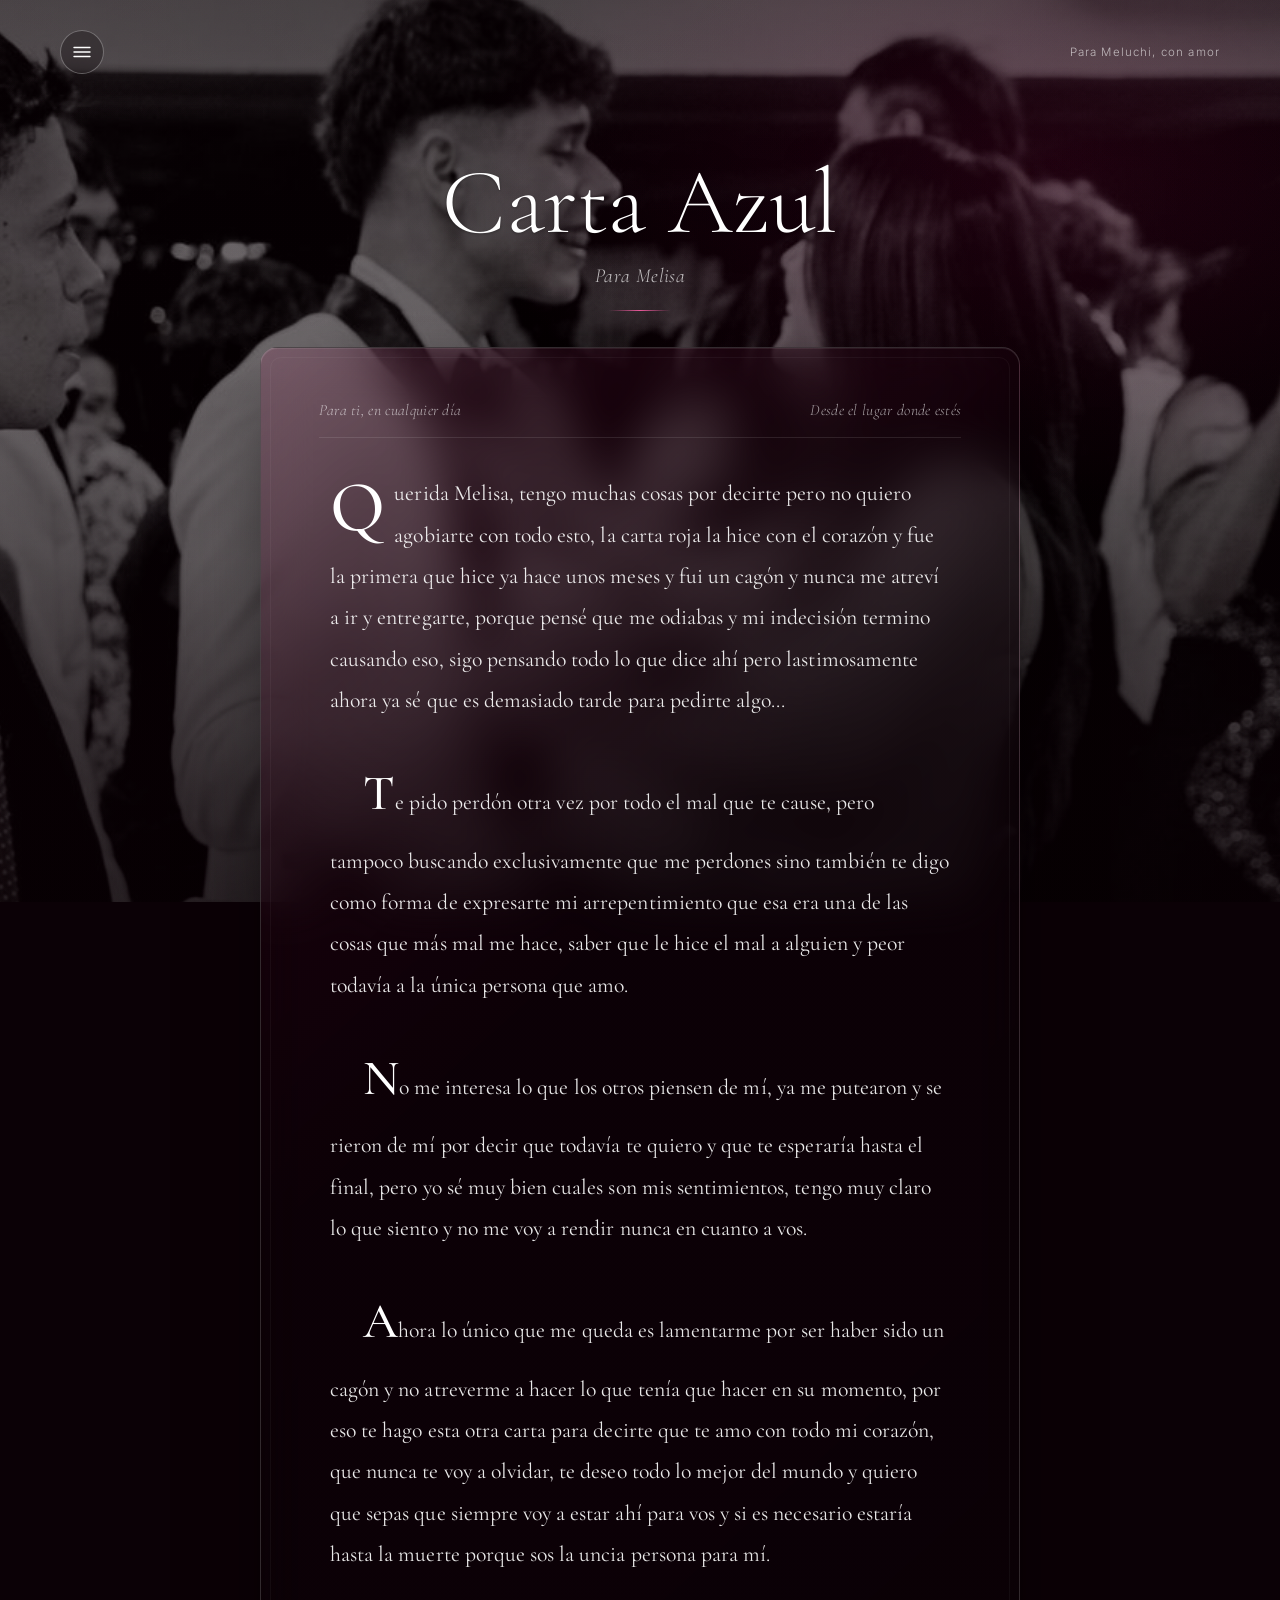
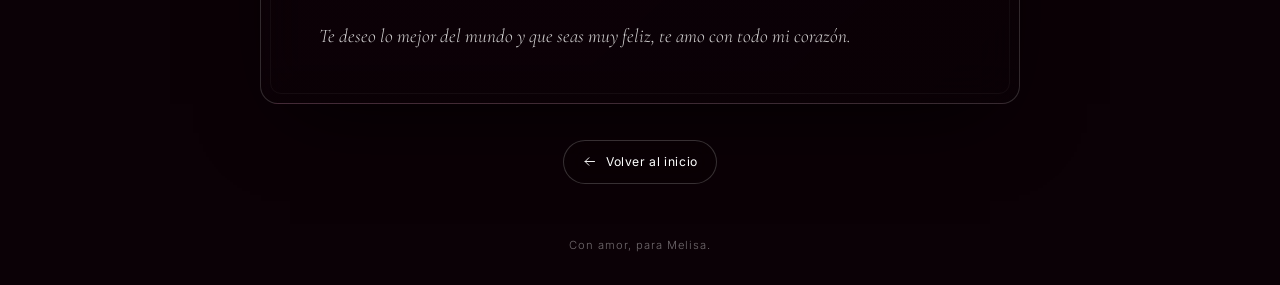
==== carta2.html @ 5f9a2483 "Add files via upload" ====
<!doctype html>
<html lang="es">
  <head>
    <script
      data-goatcounter="https://lion.goatcounter.com/count"
      async
      src="//gc.zgo.at/count.js"
    ></script>
    <meta charset="UTF-8" />
    <meta name="viewport" content="width=device-width, initial-scale=1.0" />
    <meta name="theme-color" content="#0b0106" />
    <meta name="description" content="Carta Azul para Melisa." />
    <title>Carta Azul · TE AMO Melisa</title>

    <link rel="icon" href="ipmb.jpeg" type="image/jpeg" />

    <link rel="preconnect" href="https://fonts.googleapis.com" />
    <link rel="preconnect" href="https://fonts.gstatic.com" crossorigin />
    <link
      href="https://fonts.googleapis.com/css2?family=Cormorant+Garamond:ital,wght@0,300;0,400;0,500;0,600;1,300;1,400;1,500&family=Inter:wght@300;400;500;600&display=swap"
      rel="stylesheet"
    />

    <link rel="stylesheet" href="style.css" />
  </head>

  <body class="page-letter">
    <a class="skip-link" href="#contenido">Saltar al contenido</a>

    <div class="backdrop" aria-hidden="true"></div>
    <div class="grain" aria-hidden="true"></div>

    <header class="masthead">
      <a class="monogram" href="index.html" aria-label="Volver al inicio">
        <svg
          class="monogram__icon"
          viewBox="0 0 18 12"
          width="18"
          height="12"
          fill="none"
          aria-hidden="true"
        >
          <path
            d="M1 1.5h16M1 6h16M1 10.5h16"
            stroke="currentColor"
            stroke-width="1.4"
            stroke-linecap="round"
          />
        </svg>
      </a>
      <p class="masthead__note">Para Meluchi, con amor</p>
    </header>

    <main id="contenido" class="shell shell--letter">
      <header class="page-head">
        <h1 class="page-head__title">Carta Azul</h1>
        <p class="page-head__sub">Para Melisa</p>
        <div class="page-head__rule" aria-hidden="true"></div>
      </header>
      <article class="letter" aria-label="Carta Azul">
        <div class="letter__dateline">
          <span>Para ti, en cualquier día</span>
          <span>Desde el lugar donde estés</span>
        </div>

        <div class="letter__body">
          <p>
            Querida Melisa, tengo muchas cosas por decirte pero no quiero
            agobiarte con todo esto, la carta roja la hice con el corazón y fue
            la primera que hice ya hace unos meses y fui un cagón y nunca me
            atreví a ir y entregarte, porque pensé que me odiabas y mi
            indecisión termino causando eso, sigo pensando todo lo que dice ahí
            pero lastimosamente ahora ya sé que es demasiado tarde para pedirte
            algo...
          </p>

          <p>
            Te pido perdón otra vez por todo el mal que te cause, pero tampoco
            buscando exclusivamente que me perdones sino también te digo como
            forma de expresarte mi arrepentimiento que esa era una de las cosas
            que más mal me hace, saber que le hice el mal a alguien y peor
            todavía a la única persona que amo.
          </p>

          <p>
            No me interesa lo que los otros piensen de mí, ya me putearon y se
            rieron de mí por decir que todavía te quiero y que te esperaría
            hasta el final, pero yo sé muy bien cuales son mis sentimientos,
            tengo muy claro lo que siento y no me voy a rendir nunca en cuanto a
            vos.
          </p>

          <p>
            Ahora lo único que me queda es lamentarme por ser haber sido un
            cagón y no atreverme a hacer lo que tenía que hacer en su momento,
            por eso te hago esta otra carta para decirte que te amo con todo mi
            corazón, que nunca te voy a olvidar, te deseo todo lo mejor del
            mundo y quiero que sepas que siempre voy a estar ahí para vos y si
            es necesario estaría hasta la muerte porque sos la uncia persona
            para mí.
          </p>
        </div>
        <p class="letter__signature">
          Te deseo lo mejor del mundo y que seas muy feliz, te amo con todo mi
          corazón.
          <span></span>
        </p>
      </article>

      <div class="page-foot">
        <a class="link-return" href="index.html">
          <svg
            width="15"
            height="15"
            viewBox="0 0 24 24"
            fill="none"
            aria-hidden="true"
          >
            <path
              d="M20 12H5M11 6l-6 6 6 6"
              stroke="currentColor"
              stroke-width="1.5"
              stroke-linecap="round"
              stroke-linejoin="round"
            />
          </svg>
          Volver al inicio
        </a>
      </div>
    </main>

    <footer class="colophon">Con amor, para Melisa.</footer>
  </body>
</html>
---- style.css ----
/* ============================================================
   TE AMO MELISA — hoja de estilos principal
   ------------------------------------------------------------
   ÍNDICE
   01. Paleta y variables (edita aquí los colores globales)
   02. Reset y base
   03. Fondo, textura y capas
   04. Cabecera y pie
   05. Inicio (hero + índice de cartas)
   06. Páginas interiores (cabecera de página + cartas)
   07. Dedicatorias (filas de música desplegables)
   08. Enlaces, foco y accesibilidad
   09. Animaciones y movimiento reducido
   10. Responsive
   ============================================================ */

/* ============================================================
   01. PALETA Y VARIABLES
   ============================================================ */
:root {
  /* Color de marca: frambuesa / magenta oscuro */
  --berry: #c70a63;
  --berry-deep: #7a0539;
  --berry-light: #ff5fa8;

  /* Neutros con una pizca de ciruela para que todo pertenezca */
  --ink: #0b0106;
  --ink-soft: #18030d;
  --white: #ffffff;
  --text: rgba(255, 255, 255, 0.92);
  --muted: rgba(255, 255, 255, 0.62);
  --faint: rgba(255, 255, 255, 0.42);
  --hairline: rgba(255, 255, 255, 0.14);

  /* Cristal: oscuro + un velo de frambuesa */
  --glass: rgba(16, 2, 9, 0.52);
  --glass-strong: rgba(11, 1, 6, 0.7);
  --glass-gradient: linear-gradient(
    135deg,
    rgba(199, 10, 99, 0.14) 0%,
    rgba(13, 1, 7, 0.56) 46%,
    rgba(11, 1, 6, 0.72) 100%
  );

  /* Tipografías */
  --font-display: "Cormorant Garamond", "Times New Roman", Georgia, serif;
  --font-body: "Inter", system-ui, -apple-system, "Segoe UI", sans-serif;

  /* Ritmo y formas */
  --page-pad: clamp(1.15rem, 4vw, 2.5rem);
  --radius-lg: 18px;
  --radius-md: 14px;
  --radius-sm: 6px;
  --shadow: 0 30px 80px -30px rgba(0, 0, 0, 0.85);
  --ease: cubic-bezier(0.22, 0.61, 0.36, 1);

  color-scheme: dark;
  accent-color: var(--berry);
}

/* ============================================================
   02. RESET Y BASE
   ============================================================ */
*,
*::before,
*::after {
  box-sizing: border-box;
}

html {
  scroll-behavior: smooth;
}

body {
  min-height: 100vh;
  min-height: 100svh;
  margin: 0;
  display: flex;
  flex-direction: column;
  overflow-x: hidden;
  background: var(--ink);
  color: var(--text);
  font-family: var(--font-body);
  font-size: 16px;
  font-weight: 300;
  line-height: 1.6;
  -webkit-font-smoothing: antialiased;
  text-rendering: optimizeLegibility;
}

img,
svg {
  display: block;
  max-width: 100%;
}

p,
h1,
h2,
figure {
  margin: 0;
}

::selection {
  background: var(--berry);
  color: var(--white);
}

/* Barra de desplazamiento discreta (WebKit/Chromium) */
::-webkit-scrollbar {
  width: 10px;
}
::-webkit-scrollbar-track {
  background: var(--ink);
}
::-webkit-scrollbar-thumb {
  background: #4b0b29;
  border-radius: 99px;
  border: 2px solid var(--ink);
}
::-webkit-scrollbar-thumb:hover {
  background: var(--berry-deep);
}

/* ============================================================
   03. FONDO, TEXTURA Y CAPAS
   ------------------------------------------------------------
   El fondo actual es mb.jpg (en la raíz del proyecto).
   Para cambiarlo, sustituye ese archivo o edita la ruta de
   url() en .backdrop. El degradado oscuro de encima mantiene
   el texto legible sobre cualquier fotografía.
   ============================================================ */
.backdrop {
  position: fixed;
  inset: -2px;
  z-index: -3;
  background-color: var(--ink-soft);
  background-image:
    linear-gradient(
      180deg,
      rgba(9, 0, 4, 0.64) 0%,
      rgba(9, 0, 4, 0.56) 34%,
      rgba(9, 0, 4, 0.5) 62%,
      rgba(9, 0, 4, 0.7) 100%
    ),
    url("mb.jpg");
  background-position: center 40%;
  background-size: cover;
  background-repeat: no-repeat;
}

/* Capa de lectura: oscurece sin borrar del todo la fotografía */
.backdrop::after {
  content: "";
  position: absolute;
  inset: 0;
  background:
    radial-gradient(
      120% 95% at 50% 0%,
      rgba(8, 0, 4, 0) 0%,
      rgba(8, 0, 4, 0.08) 48%,
      rgba(8, 0, 4, 0.4) 100%
    ),
    linear-gradient(
      180deg,
      rgba(10, 0, 5, 0.1) 0%,
      rgba(10, 0, 5, 0) 38%,
      rgba(10, 0, 5, 0.2) 100%
    ),
    radial-gradient(
      65% 55% at 82% 18%,
      rgba(199, 10, 99, 0.14) 0%,
      transparent 70%
    );
}

/* Grano fino: quita el aspecto de degradado digital */
.grain {
  position: fixed;
  inset: 0;
  z-index: -2;
  pointer-events: none;
  opacity: 0.1;
  mix-blend-mode: soft-light;
  background-image: url("data:image/svg+xml,%3Csvg xmlns='http://www.w3.org/2000/svg' width='180' height='180'%3E%3Cfilter id='n'%3E%3CfeTurbulence type='fractalNoise' baseFrequency='0.82' numOctaves='2' stitchTiles='stitch'/%3E%3C/filter%3E%3Crect width='100%25' height='100%25' filter='url(%23n)' opacity='0.55'/%3E%3C/svg%3E");
}

/* Contenedor general de cada página */
.shell {
  position: relative;
  z-index: 1;
  width: 100%;
  max-width: 1120px;
  margin-inline: auto;
  padding-inline: var(--page-pad);
  flex: 1;
  display: flex;
  flex-direction: column;
}

/* ============================================================
   04. CABECERA Y PIE
   ============================================================ */
.masthead {
  position: relative;
  z-index: 2;
  width: 100%;
  max-width: 1240px;
  margin-inline: auto;
  padding: clamp(1.15rem, 3vw, 1.9rem) var(--page-pad);
  display: flex;
  align-items: center;
  justify-content: space-between;
  gap: 1rem;
}

.monogram {
  width: 44px;
  height: 44px;
  flex: 0 0 44px;
  display: grid;
  place-items: center;
  border: 1px solid rgba(255, 255, 255, 0.3);
  border-radius: 50%;
  background: rgba(10, 0, 5, 0.28);
  color: var(--white);
  text-decoration: none;
  -webkit-backdrop-filter: blur(10px);
  backdrop-filter: blur(10px);
  transition:
    border-color 0.35s var(--ease),
    background-color 0.35s var(--ease),
    transform 0.35s var(--ease);
}

/* Icono de tres líneas del botón de inicio */
.monogram__icon {
  width: 18px;
  height: 12px;
  transition: transform 0.35s var(--ease);
}

.monogram:hover {
  border-color: var(--berry-light);
  background: rgba(199, 10, 99, 0.24);
  transform: translateY(-1px);
}

.monogram:hover .monogram__icon {
  transform: scaleX(1.06);
}

.masthead__note {
  color: var(--muted);
  font-size: 0.72rem;
  font-weight: 300;
  letter-spacing: 0.1em;
  text-align: right;
}

.colophon {
  position: relative;
  z-index: 1;
  padding: 1.6rem var(--page-pad) 1.9rem;
  color: var(--faint);
  font-size: 0.7rem;
  font-weight: 300;
  letter-spacing: 0.09em;
  text-align: center;
}

/* ============================================================
   05. INICIO
   ============================================================ */
.shell--home {
  max-width: 980px;
  justify-content: center;
  padding-bottom: clamp(1.5rem, 4vh, 3rem);
}

.hero {
  padding-top: clamp(0.5rem, 3vh, 2rem);
  text-align: center;
}

.hero__kicker {
  color: rgba(255, 255, 255, 0.78);
  font-family: var(--font-display);
  font-size: clamp(1.1rem, 2.4vw, 1.42rem);
  font-style: italic;
  font-weight: 300;
  letter-spacing: 0.03em;
  text-shadow: 0 1px 16px rgba(0, 0, 0, 0.65);
}

.hero__title {
  margin-top: 0.3rem;
  color: var(--white);
  font-family: var(--font-display);
  font-size: clamp(3.5rem, 11.5vw, 8.2rem);
  font-weight: 300;
  letter-spacing: 0.008em;
  line-height: 0.88;
  text-transform: uppercase;
  text-wrap: balance;
  text-shadow:
    0 2px 40px rgba(0, 0, 0, 0.65),
    0 1px 3px rgba(0, 0, 0, 0.35);
}

.hero__name {
  display: block;
  padding-bottom: 0.04em;
  font-size: 1.1em;
  font-style: italic;
  font-weight: 300;
  letter-spacing: 0.02em;
  line-height: 0.98;
}

/* Índice de cartas: un solo cuadro de cristal con tres entradas */
.toc {
  position: relative;
  margin-top: clamp(2rem, 5.5vh, 3.6rem);
  overflow: hidden;
  border: 1px solid rgba(255, 255, 255, 0.16);
  border-radius: var(--radius-lg);
  background: var(--glass-gradient);
  box-shadow:
    var(--shadow),
    inset 0 1px 0 rgba(255, 255, 255, 0.08);
  -webkit-backdrop-filter: blur(22px) saturate(125%);
  backdrop-filter: blur(22px) saturate(125%);
}

.toc::before {
  content: "";
  position: absolute;
  top: 0;
  left: 12%;
  right: 12%;
  height: 1px;
  background: linear-gradient(
    90deg,
    transparent,
    rgba(255, 255, 255, 0.6),
    transparent
  );
}

.toc__entry {
  display: grid;
  grid-template-columns: 2.2rem minmax(0, 1fr) 2.35rem;
  align-items: center;
  gap: clamp(0.8rem, 2.5vw, 1.2rem);
  padding: 1.1rem clamp(1.05rem, 3vw, 1.65rem);
  border-top: 1px solid rgba(255, 255, 255, 0.09);
  color: var(--white);
  text-decoration: none;
  transition: background-color 0.35s var(--ease);
}

.toc__entry:first-child {
  border-top: 0;
}

.toc__entry:hover {
  background: rgba(199, 10, 99, 0.18);
}

.toc__folio {
  color: var(--berry-light);
  font-family: var(--font-display);
  font-size: 1.12rem;
  font-style: italic;
  letter-spacing: 0.06em;
  line-height: 1;
  text-align: center;
}

.toc__title {
  display: block;
  color: var(--white);
  font-family: var(--font-display);
  font-size: clamp(1.55rem, 3.2vw, 2rem);
  font-weight: 400;
  letter-spacing: 0.01em;
  line-height: 1.05;
}

.toc__desc {
  display: block;
  margin-top: 0.32rem;
  color: var(--muted);
  font-size: 0.8rem;
  font-weight: 300;
  letter-spacing: 0.01em;
  line-height: 1.45;
}

.toc__arrow {
  justify-self: end;
  width: 2.2rem;
  height: 2.2rem;
  display: grid;
  place-items: center;
  border: 1px solid rgba(255, 255, 255, 0.17);
  border-radius: 50%;
  color: var(--white);
  transition:
    background-color 0.35s var(--ease),
    border-color 0.35s var(--ease),
    transform 0.35s var(--ease);
}

.toc__entry:hover .toc__arrow {
  border-color: var(--berry);
  background: var(--berry);
  transform: translateX(3px);
}

/* ============================================================
   06. PÁGINAS INTERIORES
   ============================================================ */
.shell--letter {
  max-width: 840px;
  padding-bottom: clamp(1rem, 3vh, 2rem);
}

.shell--dedications {
  max-width: 820px;
  padding-bottom: clamp(1rem, 3vh, 2rem);
}

.page-head {
  padding: clamp(1.8rem, 6vh, 4.2rem) 0 clamp(1.5rem, 4vh, 2.6rem);
  text-align: center;
}

.page-head__title {
  color: var(--white);
  font-family: var(--font-display);
  font-size: clamp(3rem, 8.5vw, 5.8rem);
  font-weight: 300;
  letter-spacing: -0.005em;
  line-height: 0.95;
  text-shadow:
    0 2px 36px rgba(0, 0, 0, 0.6),
    0 1px 3px rgba(0, 0, 0, 0.3);
}

.page-head__sub {
  margin-top: 0.8rem;
  color: rgba(255, 255, 255, 0.72);
  font-family: var(--font-display);
  font-size: clamp(1rem, 2.2vw, 1.25rem);
  font-style: italic;
  font-weight: 300;
  letter-spacing: 0.02em;
  text-shadow: 0 1px 16px rgba(0, 0, 0, 0.65);
}

.page-head__rule {
  width: 62px;
  height: 1px;
  margin: 1.15rem auto 0;
  background: linear-gradient(
    90deg,
    transparent,
    rgba(255, 95, 168, 0.9),
    transparent
  );
}

/* --- La carta --- */
.letter {
  position: relative;
  overflow: hidden;
  padding: clamp(1.5rem, 4.5vw, 3.1rem) clamp(1.3rem, 5vw, 3.6rem);
  border: 1px solid rgba(255, 255, 255, 0.16);
  border-radius: var(--radius-lg);
  background: linear-gradient(
    138deg,
    rgba(199, 10, 99, 0.12) 0%,
    rgba(12, 1, 7, 0.62) 44%,
    rgba(10, 1, 6, 0.74) 100%
  );
  box-shadow:
    var(--shadow),
    inset 0 1px 0 rgba(255, 255, 255, 0.07);
  -webkit-backdrop-filter: blur(24px) saturate(120%);
  backdrop-filter: blur(24px) saturate(120%);
}

.letter::before {
  content: "";
  position: absolute;
  inset: 9px;
  border: 1px solid rgba(255, 255, 255, 0.045);
  border-radius: calc(var(--radius-lg) - 7px);
  pointer-events: none;
}

.letter__dateline {
  display: flex;
  flex-wrap: wrap;
  justify-content: space-between;
  gap: 0.4rem 1rem;
  margin-bottom: clamp(1.4rem, 4vw, 2.2rem);
  padding-bottom: 0.9rem;
  border-bottom: 1px solid rgba(255, 255, 255, 0.1);
  color: var(--muted);
  font-family: var(--font-display);
  font-size: 0.98rem;
  font-style: italic;
  letter-spacing: 0.02em;
}

.letter__body {
  max-width: 62ch;
  margin-inline: auto;
  color: rgba(255, 255, 255, 0.91);
  font-family: var(--font-display);
  font-size: clamp(1.16rem, 2.15vw, 1.36rem);
  font-weight: 400;
  letter-spacing: 0.002em;
  line-height: 1.9;
}

.letter__body p + p {
  margin-top: 1.15em;
  text-indent: 1.5em;
}

.letter__body p:first-of-type {
  text-indent: 0;
}

.letter__body p::first-letter {
  color: var(--white);
  font-size: 1.14em;
  font-weight: 500;
}

.letter__body p:nth-of-type(n + 2):nth-of-type(-n + 10)::first-letter {
  font-size: 2.28em;
}

.letter__body p:last-of-type::first-letter {
  font-size: 2.28em;
}

.letter__body p:first-of-type::first-letter,
.letter__body p.drop-cap::first-letter {
  float: left;
  padding: 0.11em 0.13em 0 0;
  color: var(--white);
  font-family: var(--font-display);
  font-size: 3.3em;
  font-weight: 500;
  line-height: 0.76;
}

.letter__signature {
  margin-top: clamp(1.9rem, 4.5vw, 2.9rem);
  color: rgba(255, 255, 255, 0.82);
  font-family: var(--font-display);
  font-size: 1.2rem;
  font-style: italic;
  line-height: 1.5;
}

.letter__signature span {
  display: block;
  margin-top: 0.15rem;
  color: var(--white);
  font-size: 1.55rem;
  font-weight: 500;
  letter-spacing: 0.01em;
}

/* Botón de regreso */
.page-foot {
  display: flex;
  justify-content: center;
  margin-top: clamp(1.5rem, 4vh, 2.3rem);
}

.link-return {
  display: inline-flex;
  align-items: center;
  gap: 0.55rem;
  padding: 0.72rem 1.15rem;
  border: 1px solid rgba(255, 255, 255, 0.19);
  border-radius: 999px;
  background: rgba(10, 0, 5, 0.3);
  color: var(--white);
  font-size: 0.76rem;
  font-weight: 400;
  letter-spacing: 0.05em;
  text-decoration: none;
  -webkit-backdrop-filter: blur(12px);
  backdrop-filter: blur(12px);
  transition:
    border-color 0.35s var(--ease),
    background-color 0.35s var(--ease),
    transform 0.35s var(--ease);
}

.link-return svg {
  transition: transform 0.35s var(--ease);
}

.link-return:hover {
  border-color: rgba(255, 95, 168, 0.7);
  background: rgba(199, 10, 99, 0.24);
  transform: translateY(-1px);
}

.link-return:hover svg {
  transform: translateX(-3px);
}

/* ============================================================
   07. DEDICATORIAS
   ============================================================ */
.tracks {
  display: grid;
  gap: 0.65rem;
  margin: 0;
  padding: 0;
  list-style: none;
}

.track {
  overflow: hidden;
  border: 1px solid rgba(255, 255, 255, 0.13);
  border-radius: var(--radius-md);
  background: linear-gradient(
    118deg,
    rgba(199, 10, 99, 0.11) 0%,
    rgba(12, 1, 7, 0.58) 52%,
    rgba(10, 1, 6, 0.64) 100%
  );
  box-shadow: 0 16px 36px -24px rgba(0, 0, 0, 0.9);
  -webkit-backdrop-filter: blur(18px) saturate(120%);
  backdrop-filter: blur(18px) saturate(120%);
  transition:
    border-color 0.35s var(--ease),
    background-color 0.35s var(--ease);
}

.track:hover {
  border-color: rgba(255, 95, 168, 0.34);
}

.track.is-open {
  border-color: rgba(255, 95, 168, 0.45);
}

.track__row {
  position: relative;
  display: flex;
  align-items: center;
  gap: clamp(0.75rem, 2.2vw, 1.05rem);
  padding: 0.62rem 0.75rem 0.62rem 0.7rem;
}

/* Miniatura: 60 x 60 px, borde suave y recorte perfecto.
   Para cambiarla, sustituye el archivo dentro de assets/ o el src. */
.track__cover {
  width: 60px;
  height: 60px;
  flex: 0 0 60px;
  object-fit: cover;
  object-position: center;
  border: 1px solid rgba(255, 255, 255, 0.2);
  border-radius: var(--radius-sm);
  background: #260611;
  box-shadow: 0 4px 14px rgba(0, 0, 0, 0.45);
  transition: filter 0.45s var(--ease);
}

.track__info {
  flex: 1;
  min-width: 0;
}

.track__title {
  display: inline-block;
  max-width: 100%;
  overflow: hidden;
  color: var(--white);
  font-size: 0.96rem;
  font-weight: 500;
  letter-spacing: 0.005em;
  line-height: 1.3;
  text-decoration: none;
  text-overflow: ellipsis;
  vertical-align: bottom;
  white-space: nowrap;
  transition: color 0.3s var(--ease);
}

.track__title:hover {
  text-decoration: underline;
  text-decoration-color: var(--berry-light);
  text-underline-offset: 4px;
}

.track__artist {
  margin-top: 0.16rem;
  overflow: hidden;
  color: var(--muted);
  font-size: 0.74rem;
  font-weight: 300;
  letter-spacing: 0.012em;
  line-height: 1.4;
  text-overflow: ellipsis;
  white-space: nowrap;
}

/* ============================================================
   FILAS BLOQUEADAS 8 A 18 · MÁSCARA TOTAL
   ------------------------------------------------------------
   La información real de la canción (portada, título, artistas,
   enlace y descripción) sigue en el HTML, pero permanece invisible
   hasta que se cumple la fecha de data-unlock. Mientras tanto solo
   se muestra el candado y la cuenta regresiva.
   ============================================================ */
.track__content {
  flex: 1;
  min-width: 0;
  display: flex;
  align-items: center;
  gap: clamp(0.75rem, 2.2vw, 1.05rem);
}

.track__mask {
  position: absolute;
  inset: 0;
  display: none;
  align-items: center;
  gap: clamp(0.7rem, 2.2vw, 0.95rem);
  padding: 0.62rem 0.9rem 0.62rem 0.7rem;
  pointer-events: none;
}

.track--locked .track__mask {
  display: flex;
}

/* Nada del contenido oculto debe verse ni recibir foco. */
.track--locked .track__content,
.track--locked .track__toggle,
.track--locked .track__panel {
  visibility: hidden;
}

.track__mask-icon {
  width: 48px;
  height: 48px;
  flex: 0 0 48px;
  display: grid;
  place-items: center;
  border: 1px solid rgba(255, 255, 255, 0.26);
  border-radius: 50%;
  background: rgba(199, 10, 99, 0.14);
  color: #ffd7e8;
  box-shadow:
    inset 0 0 20px rgba(199, 10, 99, 0.24),
    0 0 24px rgba(199, 10, 99, 0.12);
}

.track__mask-icon svg {
  width: 19px;
  height: 19px;
}

.track__mask-body {
  flex: 1;
  min-width: 0;
  display: flex;
  flex-direction: column;
  gap: 0.34rem;
}

.track__mask-kicker {
  overflow: hidden;
  color: rgba(255, 255, 255, 0.55);
  font-size: 0.64rem;
  font-weight: 500;
  letter-spacing: 0.2em;
  line-height: 1.2;
  text-overflow: ellipsis;
  text-transform: uppercase;
  white-space: nowrap;
}

/* Cuenta regresiva en cuatro bloques: días, horas, min y seg. */
.track__countdown {
  display: flex;
  align-items: flex-end;
  gap: clamp(0.4rem, 1.8vw, 0.7rem);
  margin: 0;
  color: var(--berry-light);
  line-height: 1;
  font-variant-numeric: tabular-nums;
}

.countdown__unit {
  display: flex;
  flex-direction: column;
  align-items: center;
  gap: 0.16rem;
  min-width: 1.6rem;
}

.countdown__unit + .countdown__unit {
  padding-left: clamp(0.4rem, 1.8vw, 0.7rem);
  border-left: 1px solid rgba(255, 255, 255, 0.13);
}

.countdown__value {
  color: var(--white);
  font-family: var(--font-display);
  font-size: clamp(1.08rem, 2.6vw, 1.32rem);
  font-weight: 400;
  letter-spacing: 0.02em;
  line-height: 1;
}

.countdown__label {
  color: rgba(255, 255, 255, 0.52);
  font-size: 0.56rem;
  font-weight: 500;
  letter-spacing: 0.1em;
  line-height: 1;
  text-transform: uppercase;
  white-space: nowrap;
}

.countdown__pending {
  color: rgba(255, 255, 255, 0.65);
  font-size: 0.78rem;
  letter-spacing: 0.02em;
}

.track__countdown noscript {
  color: rgba(255, 255, 255, 0.78);
  font-size: 0.78rem;
  letter-spacing: 0.02em;
}

.track.is-unlocked .track__mask {
  display: none;
}

.track.is-unlocked .track__content {
  animation: unlock-in 0.5s var(--ease) both;
}

@keyframes unlock-in {
  from {
    opacity: 0;
    transform: translateY(4px);
  }
  to {
    opacity: 1;
    transform: translateY(0);
  }
}

/* ============================================================
   FILAS 13, 14 Y 15 · TRÍO DE CUMPLEAÑOS
   ------------------------------------------------------------
   Rosa vivo basado en #ed4293, con destellos, borde luminoso
   y contador en blanco para que la celebración destaque.
   ============================================================ */
.track--birthday {
  border-color: rgba(255, 202, 227, 0.72);
  background-color: #d81b74;
  background-image:
    radial-gradient(
      circle at 10% 22%,
      rgba(255, 255, 255, 0.62) 0 1.1px,
      transparent 1.7px
    ),
    radial-gradient(
      circle at 76% 16%,
      rgba(255, 255, 255, 0.34) 0 0.9px,
      transparent 1.5px
    ),
    radial-gradient(
      circle at 88% 68%,
      rgba(255, 255, 255, 0.45) 0 1px,
      transparent 1.6px
    ),
    radial-gradient(
      circle at 28% 82%,
      rgba(255, 255, 255, 0.28) 0 0.8px,
      transparent 1.4px
    ),
    radial-gradient(
      circle at 58% 46%,
      rgba(255, 255, 255, 0.22) 0 0.7px,
      transparent 1.3px
    ),
    radial-gradient(
      120% 150% at 6% 0%,
      rgba(255, 187, 216, 0.72) 0%,
      transparent 46%
    ),
    linear-gradient(135deg, #ed4293 0%, #d81b74 55%, #a50851 100%);
  box-shadow:
    0 18px 42px -22px rgba(237, 66, 147, 0.9),
    0 0 30px -10px rgba(237, 66, 147, 0.55),
    inset 0 1px 0 rgba(255, 255, 255, 0.28);
}

.track--birthday:hover,
.track--birthday.is-open {
  border-color: rgba(255, 231, 242, 0.95);
}

.track--birthday .track__mask-icon {
  border-color: rgba(255, 255, 255, 0.55);
  background: rgba(255, 255, 255, 0.18);
  color: var(--white);
  box-shadow:
    inset 0 0 18px rgba(255, 255, 255, 0.16),
    0 0 26px rgba(255, 255, 255, 0.24);
}

.track--birthday .track__mask-kicker {
  color: rgba(255, 255, 255, 0.9);
  text-shadow: 0 1px 6px rgba(90, 4, 43, 0.45);
}

.track--birthday .track__mask-kicker::before {
  content: "✦";
  margin-right: 0.45em;
  color: #ffe1ef;
}

.track--birthday .countdown__value {
  color: var(--white);
  text-shadow: 0 1px 10px rgba(90, 4, 43, 0.35);
}

.track--birthday .countdown__label {
  color: rgba(255, 255, 255, 0.82);
  text-shadow: 0 1px 6px rgba(90, 4, 43, 0.4);
}

.track--birthday .countdown__unit + .countdown__unit {
  border-left-color: rgba(255, 255, 255, 0.3);
}

.track--birthday .track__countdown noscript {
  color: rgba(255, 255, 255, 0.94);
}

.track--birthday .track__title {
  color: var(--white);
}

.track--birthday .track__artist {
  color: rgba(255, 255, 255, 0.86);
}

.track--birthday .track__toggle {
  border-color: rgba(255, 255, 255, 0.5);
  background: rgba(90, 4, 43, 0.18);
}

.track--birthday .track__toggle:hover {
  border-color: var(--white);
  background: var(--white);
  color: var(--berry);
}

.track--birthday .track__description {
  border-top-color: rgba(255, 255, 255, 0.28);
  border-left-color: rgba(255, 255, 255, 0.82);
  color: rgba(255, 255, 255, 0.94);
}

.track__toggle {
  position: relative;
  width: 2.35rem;
  height: 2.35rem;
  flex: 0 0 2.35rem;
  display: grid;
  place-items: center;
  padding: 0;
  border: 1px solid rgba(255, 255, 255, 0.2);
  border-radius: 50%;
  background: rgba(10, 0, 5, 0.26);
  color: var(--white);
  cursor: pointer;
  transition:
    background-color 0.35s var(--ease),
    border-color 0.35s var(--ease);
}

/* Amplía la zona táctil sin agrandar el círculo visible */
.track__toggle::after {
  content: "";
  position: absolute;
  inset: -5px;
}

.track__toggle:hover {
  border-color: var(--berry);
  background: var(--berry);
}

.track__toggle svg {
  width: 15px;
  height: 15px;
  transition: transform 0.4s var(--ease);
}

.track.is-open .track__toggle svg {
  transform: rotate(180deg);
}

/* Cuerpo desplegable: 0fr -> 1fr permite animar sin medir alturas */
.track__panel {
  display: grid;
  grid-template-rows: 0fr;
  transition: grid-template-rows 0.45s var(--ease);
}

.track__panel-inner {
  min-height: 0;
  overflow: hidden;
}

.track__description {
  margin: 0 0.9rem 0.95rem 4.8rem;
  padding: 0.85rem 0 0 1rem;
  border-top: 1px solid rgba(255, 255, 255, 0.1);
  border-left: 2px solid rgba(199, 10, 99, 0.65);
  color: rgba(255, 255, 255, 0.78);
  font-family: var(--font-display);
  font-size: clamp(1.02rem, 2vw, 1.14rem);
  font-weight: 300;
  letter-spacing: 0.005em;
  line-height: 1.72;
}

.track.is-open .track__panel {
  grid-template-rows: 1fr;
}

/* ============================================================
   08. ENLACES, FOCO Y ACCESIBILIDAD
   ------------------------------------------------------------
   Todos los enlaces son blancos, incluidos los visitados y los
   externos. Ningún estado cae en el azul por defecto del navegador.
   ============================================================ */
a,
a:link,
a:visited,
a:hover,
a:active {
  color: var(--white);
}

a:focus-visible,
button:focus-visible {
  outline: 2px solid var(--white);
  outline-offset: 3px;
}

.skip-link {
  position: absolute;
  top: -100px;
  left: 1rem;
  z-index: 100;
  padding: 0.75rem 1.1rem;
  border-radius: 999px;
  background: var(--berry);
  color: var(--white);
  font-size: 0.8rem;
  text-decoration: none;
  transition: top 0.2s var(--ease);
}

.skip-link:focus {
  top: 1rem;
}

/* Contenido solo para lectores de pantalla */
.visually-hidden {
  position: absolute !important;
  width: 1px;
  height: 1px;
  padding: 0;
  margin: -1px;
  overflow: hidden;
  clip: rect(0 0 0 0);
  white-space: nowrap;
  border: 0;
}

/* Fallback para navegadores sin backdrop-filter */
@supports not (
  (-webkit-backdrop-filter: blur(1px)) or (backdrop-filter: blur(1px))
) {
  .toc,
  .letter,
  .track,
  .monogram,
  .link-return {
    background-color: rgba(12, 1, 7, 0.93);
    background-image: none;
  }

  .track--birthday {
    background-color: #d81b74;
    background-image: linear-gradient(135deg, #ed4293 0%, #c70a63 100%);
  }
}

/* ============================================================
   09. ANIMACIONES
   ------------------------------------------------------------
   Una sola entrada orquestada al cargar; nada se mueve en bucle.
   ============================================================ */
@keyframes settle-in {
  from {
    opacity: 0;
    transform: translateY(18px);
    filter: blur(5px);
  }
  to {
    opacity: 1;
    transform: translateY(0);
    filter: blur(0);
  }
}

@keyframes backdrop-settle {
  from {
    transform: scale(1.045);
  }
  to {
    transform: scale(1);
  }
}

.backdrop {
  animation: backdrop-settle 14s var(--ease) both;
}

.hero__kicker {
  animation: settle-in 0.8s var(--ease) 0.08s both;
}

.hero__title {
  animation: settle-in 1.1s var(--ease) 0.18s both;
}

.toc {
  animation: settle-in 0.9s var(--ease) 0.42s both;
}

/* ============================================================
   10. RESPONSIVE
   ============================================================ */
@media (max-width: 720px) {
  .masthead__note {
    font-size: 0.66rem;
  }

  .toc__entry {
    grid-template-columns: 1.55rem minmax(0, 1fr) 2.1rem;
    gap: 0.7rem;
    padding: 1rem 0.95rem;
  }

  .toc__arrow {
    width: 2.1rem;
    height: 2.1rem;
  }

  .toc__desc {
    font-size: 0.76rem;
  }

  .letter__body p + p {
    text-indent: 1.1em;
  }

  .track__description {
    margin-left: 0.9rem;
    margin-right: 0.7rem;
    padding-left: 0.85rem;
  }
}

@media (max-width: 460px) {
  .hero__title {
    font-size: clamp(3.15rem, 16.5vw, 4.8rem);
  }

  .toc__folio {
    font-size: 0.96rem;
  }

  .toc__title {
    font-size: 1.45rem;
  }

  .track__title {
    font-size: 0.92rem;
  }

  .track__artist {
    font-size: 0.7rem;
  }

  .track__toggle {
    width: 2.15rem;
    height: 2.15rem;
    flex-basis: 2.15rem;
  }

  .track__mask {
    gap: 0.62rem;
    padding-right: 0.65rem;
  }

  .track__mask-icon {
    width: 42px;
    height: 42px;
    flex-basis: 42px;
  }

  .track__mask-icon svg {
    width: 17px;
    height: 17px;
  }

  .track__mask-kicker {
    font-size: 0.57rem;
    letter-spacing: 0.16em;
  }

  .track__countdown {
    gap: 0.38rem;
  }

  .countdown__unit {
    min-width: 1.42rem;
  }

  .countdown__unit + .countdown__unit {
    padding-left: 0.38rem;
  }

  .countdown__value {
    font-size: 1.08rem;
  }

  .countdown__label {
    font-size: 0.5rem;
    letter-spacing: 0.06em;
  }

  .letter__signature span {
    font-size: 1.4rem;
  }
}

/* ============================================================
   MOVIMIENTO REDUCIDO
   ============================================================ */
@media (prefers-reduced-motion: reduce) {
  html {
    scroll-behavior: auto;
  }

  *,
  *::before,
  *::after {
    animation-duration: 0.01ms !important;
    animation-iteration-count: 1 !important;
    transition-duration: 0.01ms !important;
    scroll-behavior: auto !important;
  }
}
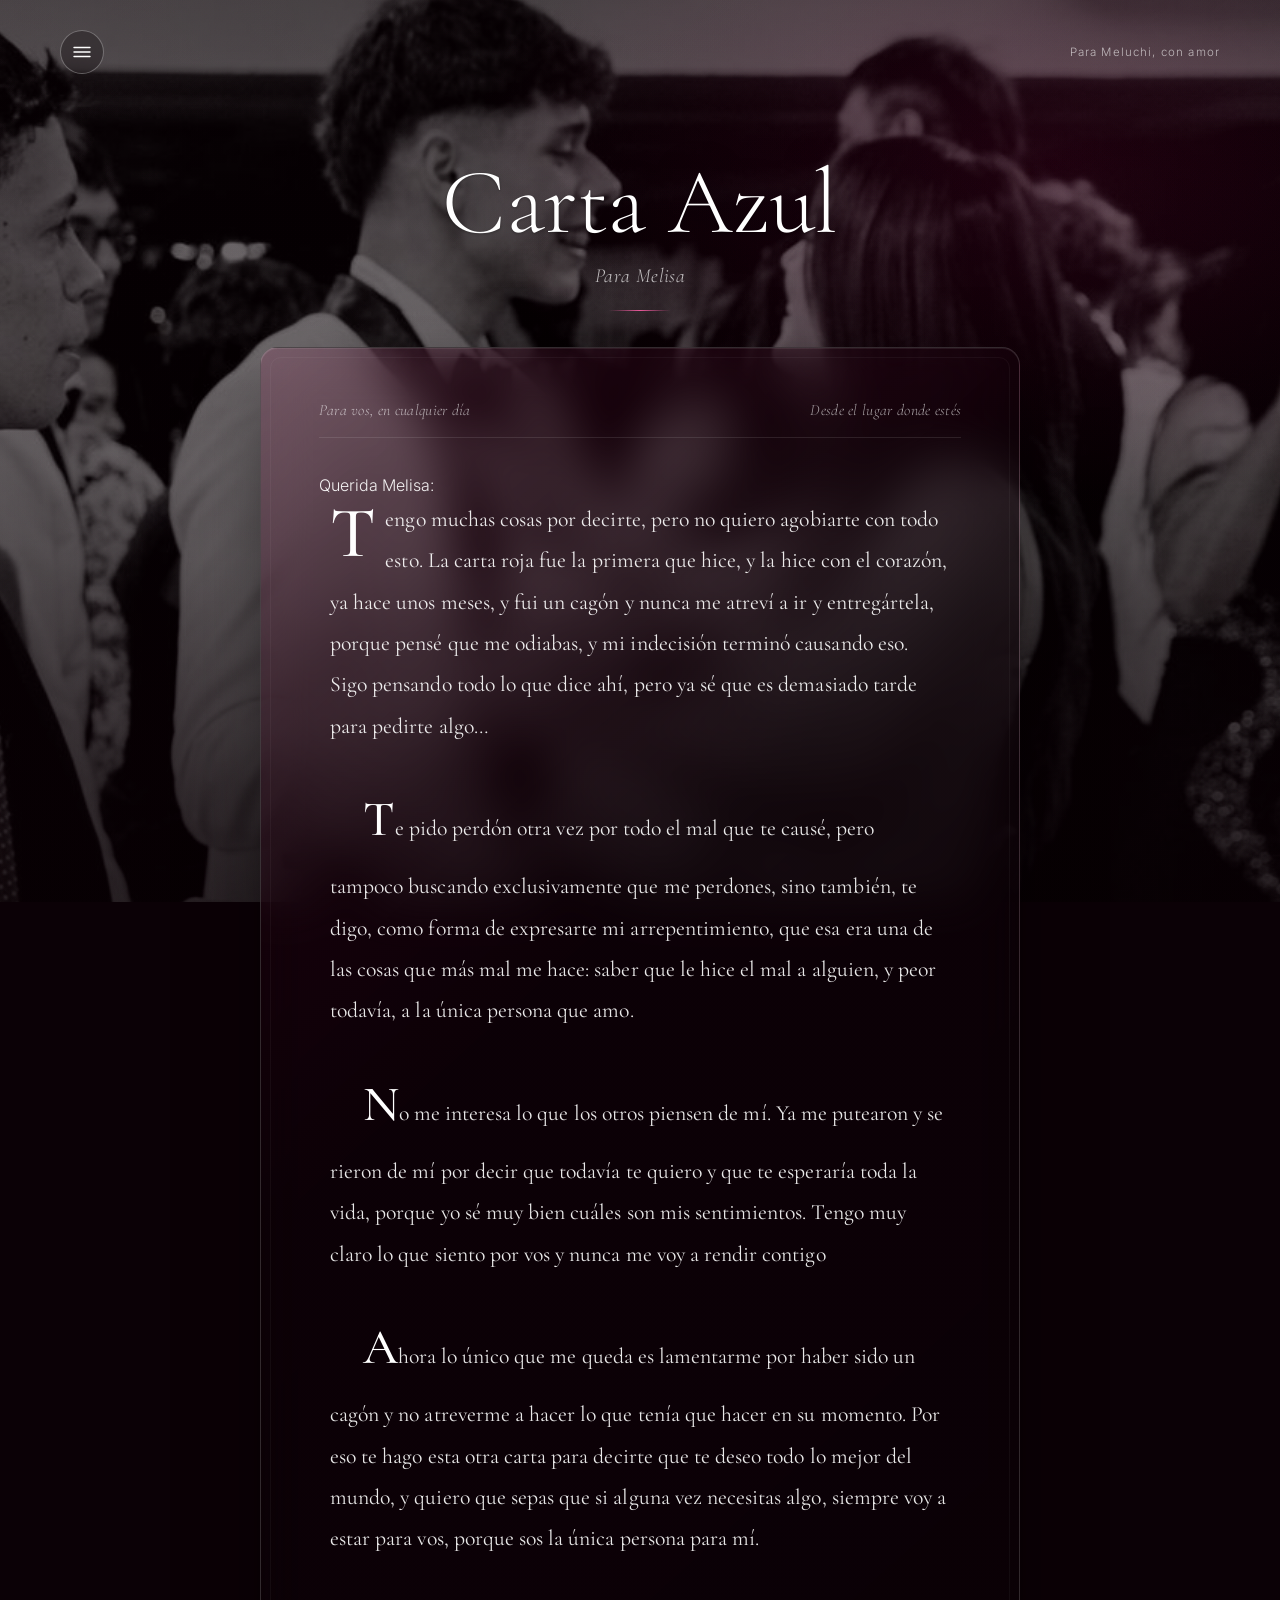
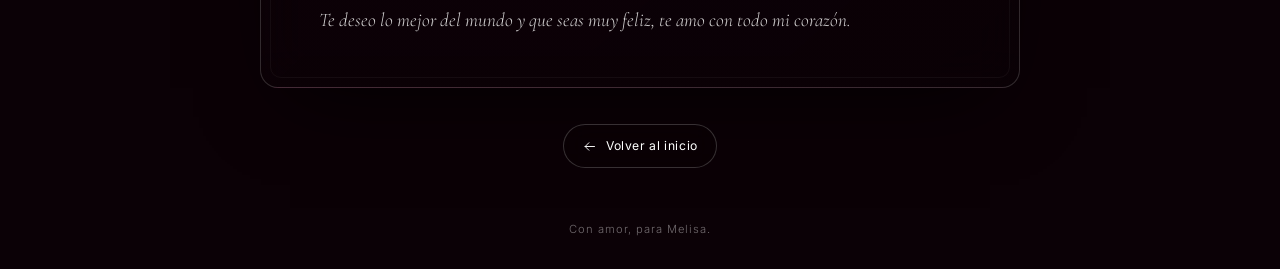
==== commit b9bc91eb: "Add files via upload" ====
--- a/carta2.html
+++ b/carta2.html
@@ -59,45 +59,41 @@
       </header>
       <article class="letter" aria-label="Carta Azul">
         <div class="letter__dateline">
-          <span>Para ti, en cualquier día</span>
+          <span>Para vos, en cualquier día</span>
           <span>Desde el lugar donde estés</span>
         </div>
-
+        <p class="letter__salutation">Querida Melisa:</p>
         <div class="letter__body">
           <p>
-            Querida Melisa, tengo muchas cosas por decirte pero no quiero
-            agobiarte con todo esto, la carta roja la hice con el corazón y fue
-            la primera que hice ya hace unos meses y fui un cagón y nunca me
-            atreví a ir y entregarte, porque pensé que me odiabas y mi
-            indecisión termino causando eso, sigo pensando todo lo que dice ahí
-            pero lastimosamente ahora ya sé que es demasiado tarde para pedirte
-            algo...
+            Tengo muchas cosas por decirte, pero no quiero agobiarte con todo
+            esto. La carta roja fue la primera que hice, y la hice con el
+            corazón, ya hace unos meses, y fui un cagón y nunca me atreví a ir y
+            entregártela, porque pensé que me odiabas, y mi indecisión terminó
+            causando eso. Sigo pensando todo lo que dice ahí, pero ya sé que es
+            demasiado tarde para pedirte algo…
           </p>
 
           <p>
-            Te pido perdón otra vez por todo el mal que te cause, pero tampoco
-            buscando exclusivamente que me perdones sino también te digo como
-            forma de expresarte mi arrepentimiento que esa era una de las cosas
-            que más mal me hace, saber que le hice el mal a alguien y peor
-            todavía a la única persona que amo.
+            Te pido perdón otra vez por todo el mal que te causé, pero tampoco
+            buscando exclusivamente que me perdones, sino también, te digo, como
+            forma de expresarte mi arrepentimiento, que esa era una de las cosas
+            que más mal me hace: saber que le hice el mal a alguien, y peor
+            todavía, a la única persona que amo.
           </p>
 
           <p>
-            No me interesa lo que los otros piensen de mí, ya me putearon y se
-            rieron de mí por decir que todavía te quiero y que te esperaría
-            hasta el final, pero yo sé muy bien cuales son mis sentimientos,
-            tengo muy claro lo que siento y no me voy a rendir nunca en cuanto a
-            vos.
+            No me interesa lo que los otros piensen de mí. Ya me putearon y se
+            rieron de mí por decir que todavía te quiero y que te esperaría toda
+            la vida, porque yo sé muy bien cuáles son mis sentimientos. Tengo
+            muy claro lo que siento por vos y nunca me voy a rendir contigo
           </p>
 
           <p>
-            Ahora lo único que me queda es lamentarme por ser haber sido un
-            cagón y no atreverme a hacer lo que tenía que hacer en su momento,
-            por eso te hago esta otra carta para decirte que te amo con todo mi
-            corazón, que nunca te voy a olvidar, te deseo todo lo mejor del
-            mundo y quiero que sepas que siempre voy a estar ahí para vos y si
-            es necesario estaría hasta la muerte porque sos la uncia persona
-            para mí.
+            Ahora lo único que me queda es lamentarme por haber sido un cagón y
+            no atreverme a hacer lo que tenía que hacer en su momento. Por eso
+            te hago esta otra carta para decirte que te deseo todo lo mejor del
+            mundo, y quiero que sepas que si alguna vez necesitas algo, siempre
+            voy a estar para vos, porque sos la única persona para mí.
           </p>
         </div>
         <p class="letter__signature">
